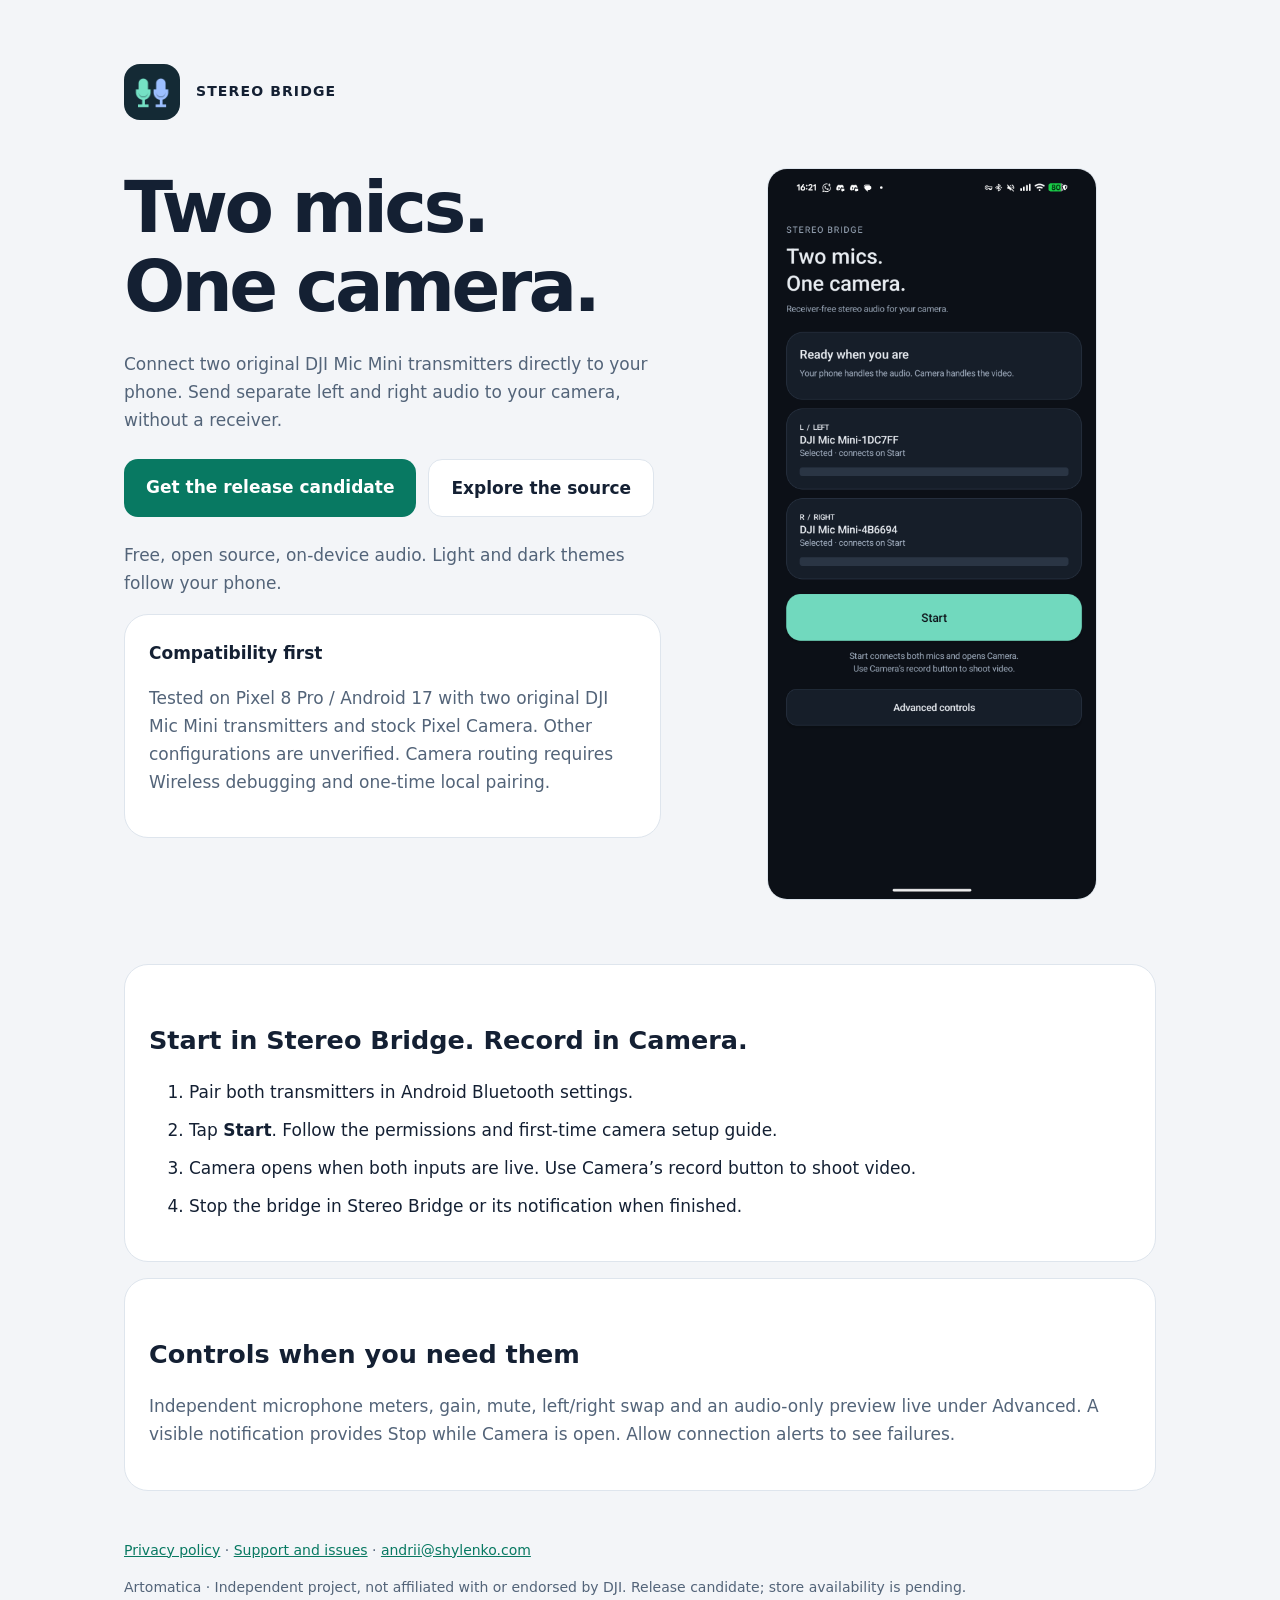
==== docs/site/index.html @ a23d781d "feat: release Stereo Bridge candidate with native dual mic capture" ====
<!doctype html><html lang="en"><head><meta charset="utf-8"><meta name="viewport" content="width=device-width, initial-scale=1"><meta name="description" content="Stereo Bridge: open-source, receiver-free stereo audio for your Android camera."><link rel="icon" href="assets/icon.png"><link rel="stylesheet" href="style.css"><title>Stereo Bridge — Two mics. One camera.</title></head><body><main><header><img src="assets/icon.png" alt="Stereo Bridge icon">STEREO BRIDGE</header><section class="hero"><div><h1>Two mics.<br>One camera.</h1><p>Connect two original DJI Mic Mini transmitters directly to your phone. Send separate left and right audio to your camera, without a receiver.</p><div class="buttons"><a class="button" href="https://github.com/w1ne/stereo-bridge/releases">Get the release candidate</a><a class="button secondary" href="https://github.com/w1ne/stereo-bridge">Explore the source</a></div><p>Free, open source, on-device audio. Light and dark themes follow your phone.</p><section class="card"><strong>Compatibility first</strong><p>Tested on Pixel 8 Pro / Android 17 with two original DJI Mic Mini transmitters and stock Pixel Camera. Other configurations are unverified. Camera routing requires Wireless debugging and one-time local pairing.</p></section></div><div class="screens"><img src="assets/dashboard-dark.png" alt="Dark dashboard with microphone cards and Start button"></div></section><section class="card"><h2>Start in Stereo Bridge. Record in Camera.</h2><ol><li>Pair both transmitters in Android Bluetooth settings.</li><li>Tap <strong>Start</strong>. Follow the permissions and first-time camera setup guide.</li><li>Camera opens when both inputs are live. Use Camera’s record button to shoot video.</li><li>Stop the bridge in Stereo Bridge or its notification when finished.</li></ol></section><section class="card"><h2>Controls when you need them</h2><p>Independent microphone meters, gain, mute, left/right swap and an audio-only preview live under Advanced. A visible notification provides Stop while Camera is open. Allow connection alerts to see failures.</p></section><footer><a href="privacy.html">Privacy policy</a> · <a href="https://github.com/w1ne/stereo-bridge/issues">Support and issues</a> · <a href="mailto:andrii@shylenko.com">andrii@shylenko.com</a><p>Artomatica · Independent project, not affiliated with or endorsed by DJI. Release candidate; store availability is pending.</p></footer></main></body></html>
---- docs/site/style.css ----
*{box-sizing:border-box}body{margin:0;font:17px/1.65 system-ui,sans-serif;background:#f3f5f8;color:#142033}main{max-width:1080px;margin:auto;padding:64px 24px}a{color:#087962}header{display:flex;align-items:center;gap:16px;font-weight:700;letter-spacing:.08em;font-size:14px}header img{width:56px;height:56px;border-radius:16px}.hero{display:grid;grid-template-columns:1.2fr 1fr;gap:48px;align-items:start;padding:48px 0}h1{font-size:clamp(40px,7vw,72px);line-height:1.1;letter-spacing:-.05em;margin:0 0 24px}h2{line-height:1.25;margin-top:36px}p{color:#536479}.buttons{display:flex;gap:12px;flex-wrap:wrap;margin:24px 0}.button{padding:14px 22px;background:#087962;color:white;text-decoration:none;border-radius:14px;font-weight:650}.secondary{background:white;color:#142033;border:1px solid #dee5ed}.card{background:white;border:1px solid #dee5ed;padding:24px;border-radius:24px;margin:16px 0}.screens{display:grid;grid-template-columns:1fr 1fr;gap:16px}.screens img{width:100%;border-radius:20px;border:1px solid #dee5ed}footer{margin-top:48px;font-size:14px;color:#536479}article{max-width:760px}li{margin:10px 0}@media(prefers-color-scheme:dark){body{background:#0c1118;color:#f1f5fa}p,footer{color:#a5b2c4}a{color:#75e1c5}.button{background:#75e1c5;color:#0c1118}.card,.secondary{background:#171f2b;border-color:#2c3747;color:#f1f5fa}}@media(max-width:720px){main{padding-top:32px}.hero{grid-template-columns:1fr;gap:16px}}
.screens:has(img:only-child){grid-template-columns:minmax(0,1fr);max-width:330px;margin:auto}
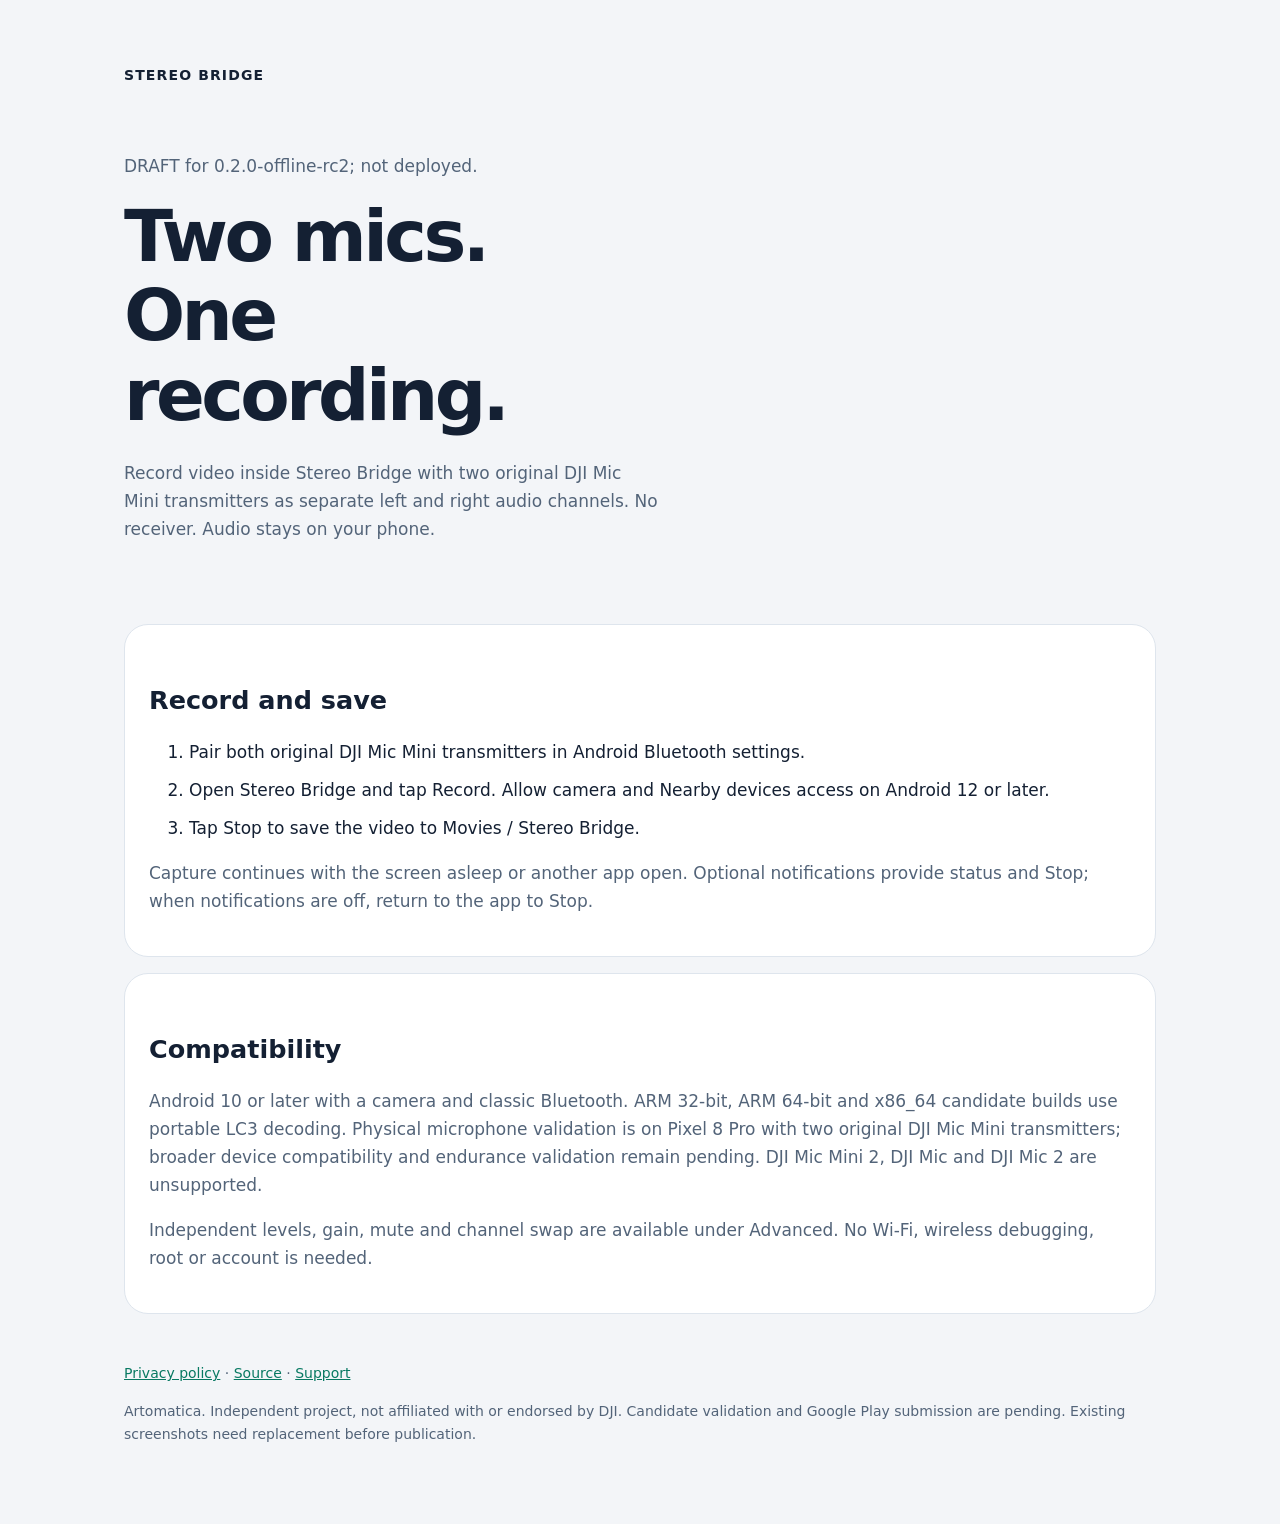
==== commit 5dc47c5b: "Broaden offline compatibility and minimize permissions with reviewed recovery" ====
--- a/docs/site/index.html
+++ b/docs/site/index.html
@@ -1 +1 @@
-<!doctype html><html lang="en"><head><meta charset="utf-8"><meta name="viewport" content="width=device-width, initial-scale=1"><meta name="description" content="Stereo Bridge: open-source, receiver-free stereo audio for your Android camera."><link rel="icon" href="assets/icon.png"><link rel="stylesheet" href="style.css"><title>Stereo Bridge — Two mics. One camera.</title></head><body><main><header><img src="assets/icon.png" alt="Stereo Bridge icon">STEREO BRIDGE</header><section class="hero"><div><h1>Two mics.<br>One camera.</h1><p>Connect two original DJI Mic Mini transmitters directly to your phone. Send separate left and right audio to your camera, without a receiver.</p><div class="buttons"><a class="button" href="https://github.com/w1ne/stereo-bridge/releases">Get the release candidate</a><a class="button secondary" href="https://github.com/w1ne/stereo-bridge">Explore the source</a></div><p>Free, open source, on-device audio. Light and dark themes follow your phone.</p><section class="card"><strong>Compatibility first</strong><p>Tested on Pixel 8 Pro / Android 17 with two original DJI Mic Mini transmitters and stock Pixel Camera. Other configurations are unverified. Camera routing requires Wireless debugging and one-time local pairing.</p></section></div><div class="screens"><img src="assets/dashboard-dark.png" alt="Dark dashboard with microphone cards and Start button"></div></section><section class="card"><h2>Start in Stereo Bridge. Record in Camera.</h2><ol><li>Pair both transmitters in Android Bluetooth settings.</li><li>Tap <strong>Start</strong>. Follow the permissions and first-time camera setup guide.</li><li>Camera opens when both inputs are live. Use Camera’s record button to shoot video.</li><li>Stop the bridge in Stereo Bridge or its notification when finished.</li></ol></section><section class="card"><h2>Controls when you need them</h2><p>Independent microphone meters, gain, mute, left/right swap and an audio-only preview live under Advanced. A visible notification provides Stop while Camera is open. Allow connection alerts to see failures.</p></section><footer><a href="privacy.html">Privacy policy</a> · <a href="https://github.com/w1ne/stereo-bridge/issues">Support and issues</a> · <a href="mailto:andrii@shylenko.com">andrii@shylenko.com</a><p>Artomatica · Independent project, not affiliated with or endorsed by DJI. Release candidate; store availability is pending.</p></footer></main></body></html>+<!doctype html><html lang="en"><head><meta charset="utf-8"><meta name="viewport" content="width=device-width, initial-scale=1"><link rel="stylesheet" href="style.css"><title>Stereo Bridge — offline recorder draft</title></head><body><main><header>STEREO BRIDGE</header><section class="hero"><div><p>DRAFT for 0.2.0-offline-rc2; not deployed.</p><h1>Two mics.<br>One recording.</h1><p>Record video inside Stereo Bridge with two original DJI Mic Mini transmitters as separate left and right audio channels. No receiver. Audio stays on your phone.</p></div></section><section class="card"><h2>Record and save</h2><ol><li>Pair both original DJI Mic Mini transmitters in Android Bluetooth settings.</li><li>Open Stereo Bridge and tap Record. Allow camera and Nearby devices access on Android 12 or later.</li><li>Tap Stop to save the video to Movies / Stereo Bridge.</li></ol><p>Capture continues with the screen asleep or another app open. Optional notifications provide status and Stop; when notifications are off, return to the app to Stop.</p></section><section class="card"><h2>Compatibility</h2><p>Android 10 or later with a camera and classic Bluetooth. ARM 32-bit, ARM 64-bit and x86_64 candidate builds use portable LC3 decoding. Physical microphone validation is on Pixel 8 Pro with two original DJI Mic Mini transmitters; broader device compatibility and endurance validation remain pending. DJI Mic Mini 2, DJI Mic and DJI Mic 2 are unsupported.</p><p>Independent levels, gain, mute and channel swap are available under Advanced. No Wi-Fi, wireless debugging, root or account is needed.</p></section><footer><a href="privacy.html">Privacy policy</a> · <a href="https://github.com/w1ne/stereo-bridge">Source</a> · <a href="mailto:andrii@shylenko.com">Support</a><p>Artomatica. Independent project, not affiliated with or endorsed by DJI. Candidate validation and Google Play submission are pending. Existing screenshots need replacement before publication.</p></footer></main></body></html>
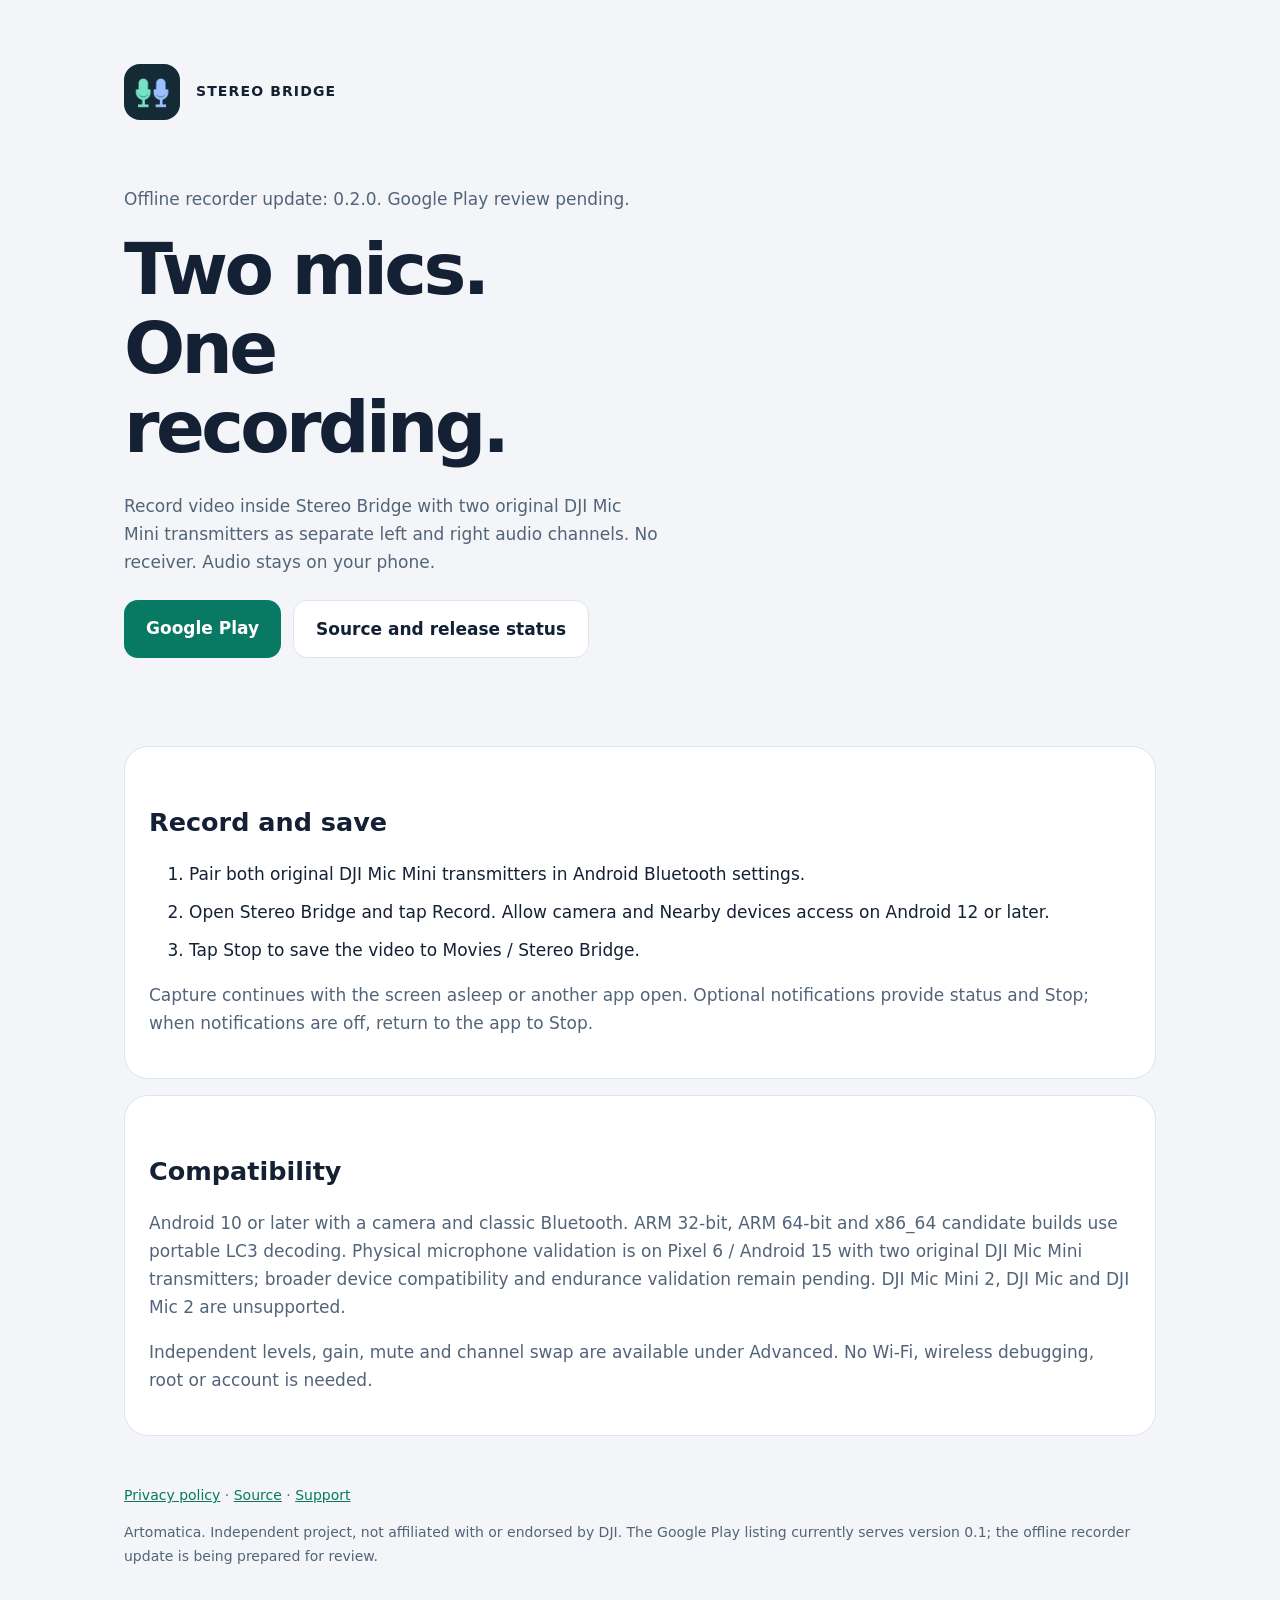
==== commit 66498ab9: "Organize product documentation and fix Android 10 AVC configuration" ====
--- a/docs/site/index.html
+++ b/docs/site/index.html
@@ -1 +1 @@
-<!doctype html><html lang="en"><head><meta charset="utf-8"><meta name="viewport" content="width=device-width, initial-scale=1"><link rel="stylesheet" href="style.css"><title>Stereo Bridge — offline recorder draft</title></head><body><main><header>STEREO BRIDGE</header><section class="hero"><div><p>DRAFT for 0.2.0-offline-rc2; not deployed.</p><h1>Two mics.<br>One recording.</h1><p>Record video inside Stereo Bridge with two original DJI Mic Mini transmitters as separate left and right audio channels. No receiver. Audio stays on your phone.</p></div></section><section class="card"><h2>Record and save</h2><ol><li>Pair both original DJI Mic Mini transmitters in Android Bluetooth settings.</li><li>Open Stereo Bridge and tap Record. Allow camera and Nearby devices access on Android 12 or later.</li><li>Tap Stop to save the video to Movies / Stereo Bridge.</li></ol><p>Capture continues with the screen asleep or another app open. Optional notifications provide status and Stop; when notifications are off, return to the app to Stop.</p></section><section class="card"><h2>Compatibility</h2><p>Android 10 or later with a camera and classic Bluetooth. ARM 32-bit, ARM 64-bit and x86_64 candidate builds use portable LC3 decoding. Physical microphone validation is on Pixel 8 Pro with two original DJI Mic Mini transmitters; broader device compatibility and endurance validation remain pending. DJI Mic Mini 2, DJI Mic and DJI Mic 2 are unsupported.</p><p>Independent levels, gain, mute and channel swap are available under Advanced. No Wi-Fi, wireless debugging, root or account is needed.</p></section><footer><a href="privacy.html">Privacy policy</a> · <a href="https://github.com/w1ne/stereo-bridge">Source</a> · <a href="mailto:andrii@shylenko.com">Support</a><p>Artomatica. Independent project, not affiliated with or endorsed by DJI. Candidate validation and Google Play submission are pending. Existing screenshots need replacement before publication.</p></footer></main></body></html>
+<!doctype html><html lang="en"><head><meta charset="utf-8"><meta name="viewport" content="width=device-width, initial-scale=1"><link rel="stylesheet" href="style.css"><title>Stereo Bridge — offline stereo recorder</title></head><body><main><header><img src="assets/icon.png" alt="Stereo Bridge icon">STEREO BRIDGE</header><section class="hero"><div><p>Offline recorder update: 0.2.0. Google Play review pending.</p><h1>Two mics.<br>One recording.</h1><p>Record video inside Stereo Bridge with two original DJI Mic Mini transmitters as separate left and right audio channels. No receiver. Audio stays on your phone.</p><div class="buttons"><a class="button" href="https://play.google.com/store/apps/details?id=app.stereobridge">Google Play</a><a class="button secondary" href="https://github.com/w1ne/stereo-bridge">Source and release status</a></div></div></section><section class="card"><h2>Record and save</h2><ol><li>Pair both original DJI Mic Mini transmitters in Android Bluetooth settings.</li><li>Open Stereo Bridge and tap Record. Allow camera and Nearby devices access on Android 12 or later.</li><li>Tap Stop to save the video to Movies / Stereo Bridge.</li></ol><p>Capture continues with the screen asleep or another app open. Optional notifications provide status and Stop; when notifications are off, return to the app to Stop.</p></section><section class="card"><h2>Compatibility</h2><p>Android 10 or later with a camera and classic Bluetooth. ARM 32-bit, ARM 64-bit and x86_64 candidate builds use portable LC3 decoding. Physical microphone validation is on Pixel 6 / Android 15 with two original DJI Mic Mini transmitters; broader device compatibility and endurance validation remain pending. DJI Mic Mini 2, DJI Mic and DJI Mic 2 are unsupported.</p><p>Independent levels, gain, mute and channel swap are available under Advanced. No Wi-Fi, wireless debugging, root or account is needed.</p></section><footer><a href="privacy.html">Privacy policy</a> · <a href="https://github.com/w1ne/stereo-bridge">Source</a> · <a href="mailto:andrii@shylenko.com">Support</a><p>Artomatica. Independent project, not affiliated with or endorsed by DJI. The Google Play listing currently serves version 0.1; the offline recorder update is being prepared for review.</p></footer></main></body></html>
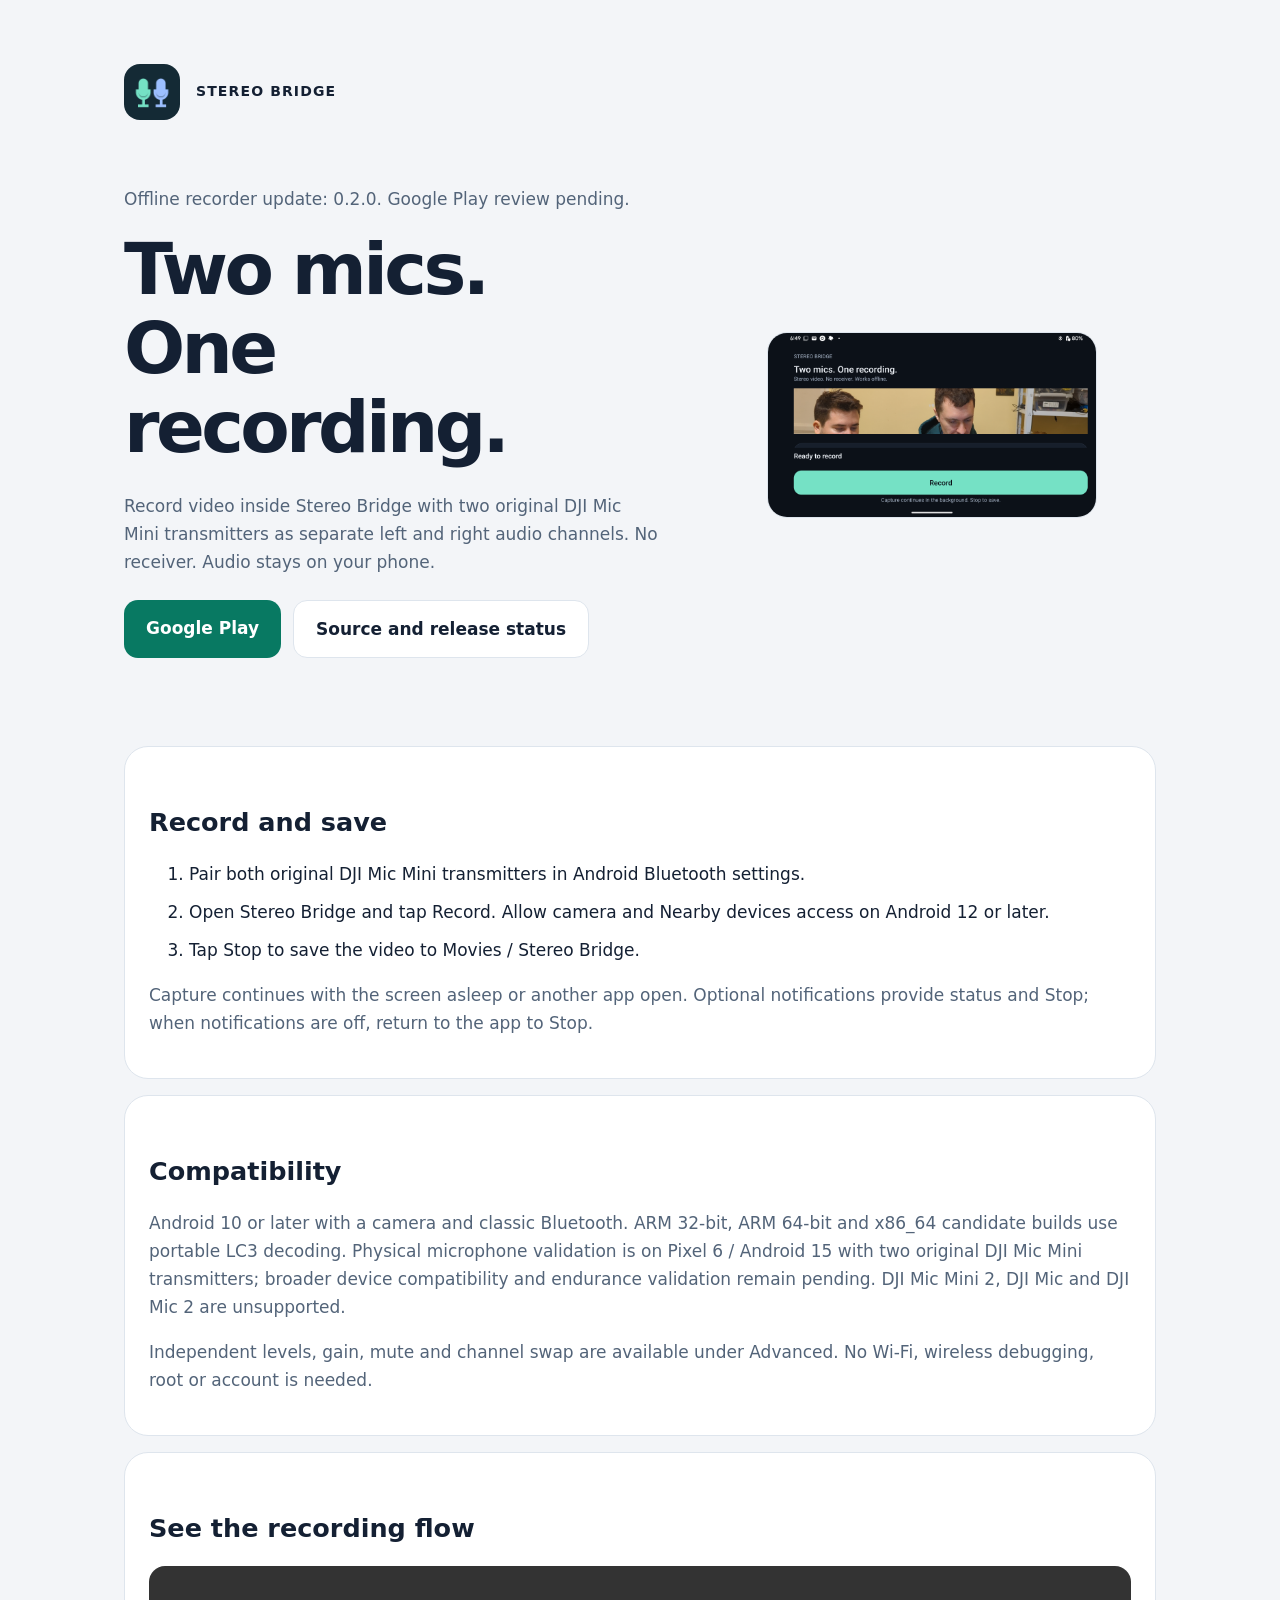
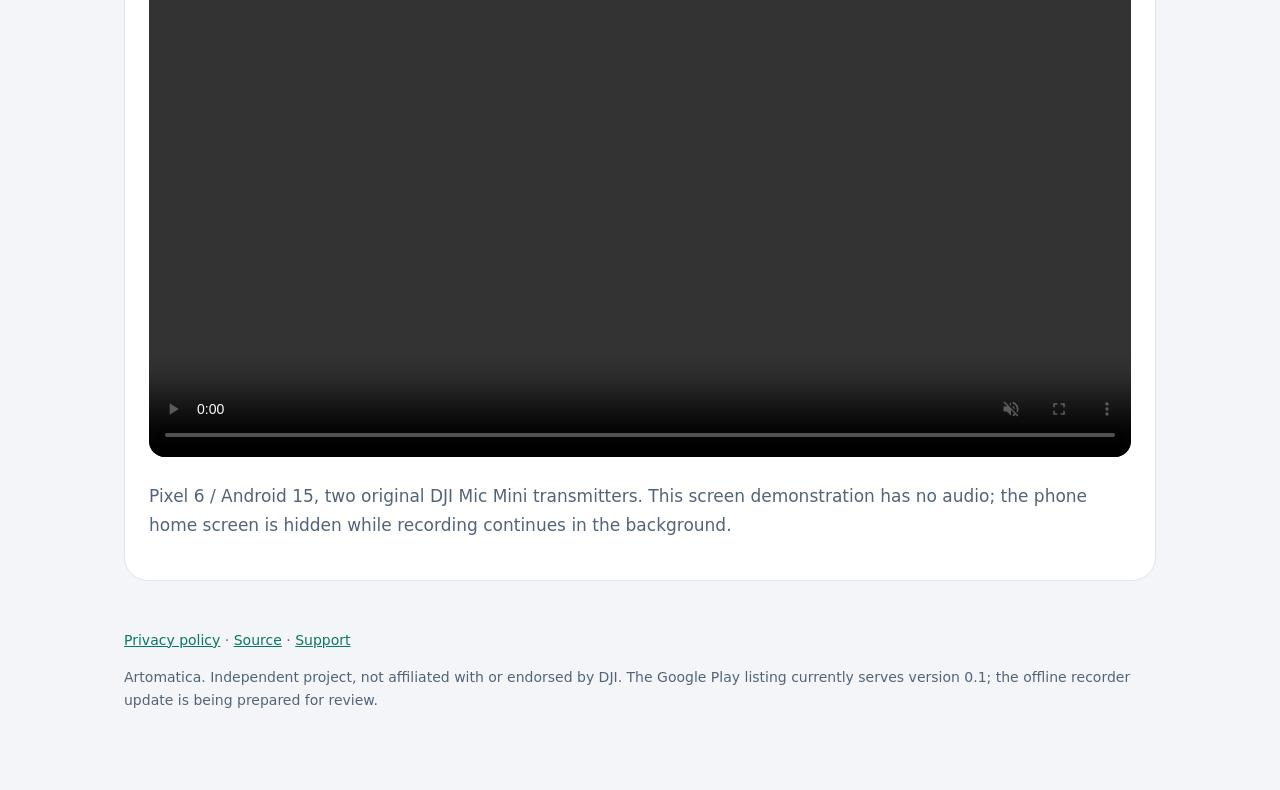
==== commit 7a1b5935: "Publish owner-approved recorder demo and verified documentation [skip ci]" ====
--- a/docs/site/index.html
+++ b/docs/site/index.html
@@ -1 +1 @@
-<!doctype html><html lang="en"><head><meta charset="utf-8"><meta name="viewport" content="width=device-width, initial-scale=1"><link rel="stylesheet" href="style.css"><title>Stereo Bridge — offline stereo recorder</title></head><body><main><header><img src="assets/icon.png" alt="Stereo Bridge icon">STEREO BRIDGE</header><section class="hero"><div><p>Offline recorder update: 0.2.0. Google Play review pending.</p><h1>Two mics.<br>One recording.</h1><p>Record video inside Stereo Bridge with two original DJI Mic Mini transmitters as separate left and right audio channels. No receiver. Audio stays on your phone.</p><div class="buttons"><a class="button" href="https://play.google.com/store/apps/details?id=app.stereobridge">Google Play</a><a class="button secondary" href="https://github.com/w1ne/stereo-bridge">Source and release status</a></div></div></section><section class="card"><h2>Record and save</h2><ol><li>Pair both original DJI Mic Mini transmitters in Android Bluetooth settings.</li><li>Open Stereo Bridge and tap Record. Allow camera and Nearby devices access on Android 12 or later.</li><li>Tap Stop to save the video to Movies / Stereo Bridge.</li></ol><p>Capture continues with the screen asleep or another app open. Optional notifications provide status and Stop; when notifications are off, return to the app to Stop.</p></section><section class="card"><h2>Compatibility</h2><p>Android 10 or later with a camera and classic Bluetooth. ARM 32-bit, ARM 64-bit and x86_64 candidate builds use portable LC3 decoding. Physical microphone validation is on Pixel 6 / Android 15 with two original DJI Mic Mini transmitters; broader device compatibility and endurance validation remain pending. DJI Mic Mini 2, DJI Mic and DJI Mic 2 are unsupported.</p><p>Independent levels, gain, mute and channel swap are available under Advanced. No Wi-Fi, wireless debugging, root or account is needed.</p></section><footer><a href="privacy.html">Privacy policy</a> · <a href="https://github.com/w1ne/stereo-bridge">Source</a> · <a href="mailto:andrii@shylenko.com">Support</a><p>Artomatica. Independent project, not affiliated with or endorsed by DJI. The Google Play listing currently serves version 0.1; the offline recorder update is being prepared for review.</p></footer></main></body></html>
+<!doctype html><html lang="en"><head><meta charset="utf-8"><meta name="viewport" content="width=device-width, initial-scale=1"><link rel="stylesheet" href="style.css"><title>Stereo Bridge — offline stereo recorder</title></head><body><main><header><img src="assets/icon.png" alt="Stereo Bridge icon">STEREO BRIDGE</header><section class="hero"><div><p>Offline recorder update: 0.2.0. Google Play review pending.</p><h1>Two mics.<br>One recording.</h1><p>Record video inside Stereo Bridge with two original DJI Mic Mini transmitters as separate left and right audio channels. No receiver. Audio stays on your phone.</p><div class="buttons"><a class="button" href="https://play.google.com/store/apps/details?id=app.stereobridge">Google Play</a><a class="button secondary" href="https://github.com/w1ne/stereo-bridge">Source and release status</a></div></div><div class="screens"><img src="assets/recorder-home.png" alt="Stereo Bridge recorder on Pixel 6, developer demonstration"></div></section><section class="card"><h2>Record and save</h2><ol><li>Pair both original DJI Mic Mini transmitters in Android Bluetooth settings.</li><li>Open Stereo Bridge and tap Record. Allow camera and Nearby devices access on Android 12 or later.</li><li>Tap Stop to save the video to Movies / Stereo Bridge.</li></ol><p>Capture continues with the screen asleep or another app open. Optional notifications provide status and Stop; when notifications are off, return to the app to Stop.</p></section><section class="card"><h2>Compatibility</h2><p>Android 10 or later with a camera and classic Bluetooth. ARM 32-bit, ARM 64-bit and x86_64 candidate builds use portable LC3 decoding. Physical microphone validation is on Pixel 6 / Android 15 with two original DJI Mic Mini transmitters; broader device compatibility and endurance validation remain pending. DJI Mic Mini 2, DJI Mic and DJI Mic 2 are unsupported.</p><p>Independent levels, gain, mute and channel swap are available under Advanced. No Wi-Fi, wireless debugging, root or account is needed.</p></section><section class="card"><h2>See the recording flow</h2><video controls muted preload="metadata" style="width:100%;border-radius:16px" src="assets/review-demo-offline.mp4"></video><p>Pixel 6 / Android 15, two original DJI Mic Mini transmitters. This screen demonstration has no audio; the phone home screen is hidden while recording continues in the background.</p></section><footer><a href="privacy.html">Privacy policy</a> · <a href="https://github.com/w1ne/stereo-bridge">Source</a> · <a href="mailto:andrii@shylenko.com">Support</a><p>Artomatica. Independent project, not affiliated with or endorsed by DJI. The Google Play listing currently serves version 0.1; the offline recorder update is being prepared for review.</p></footer></main></body></html>
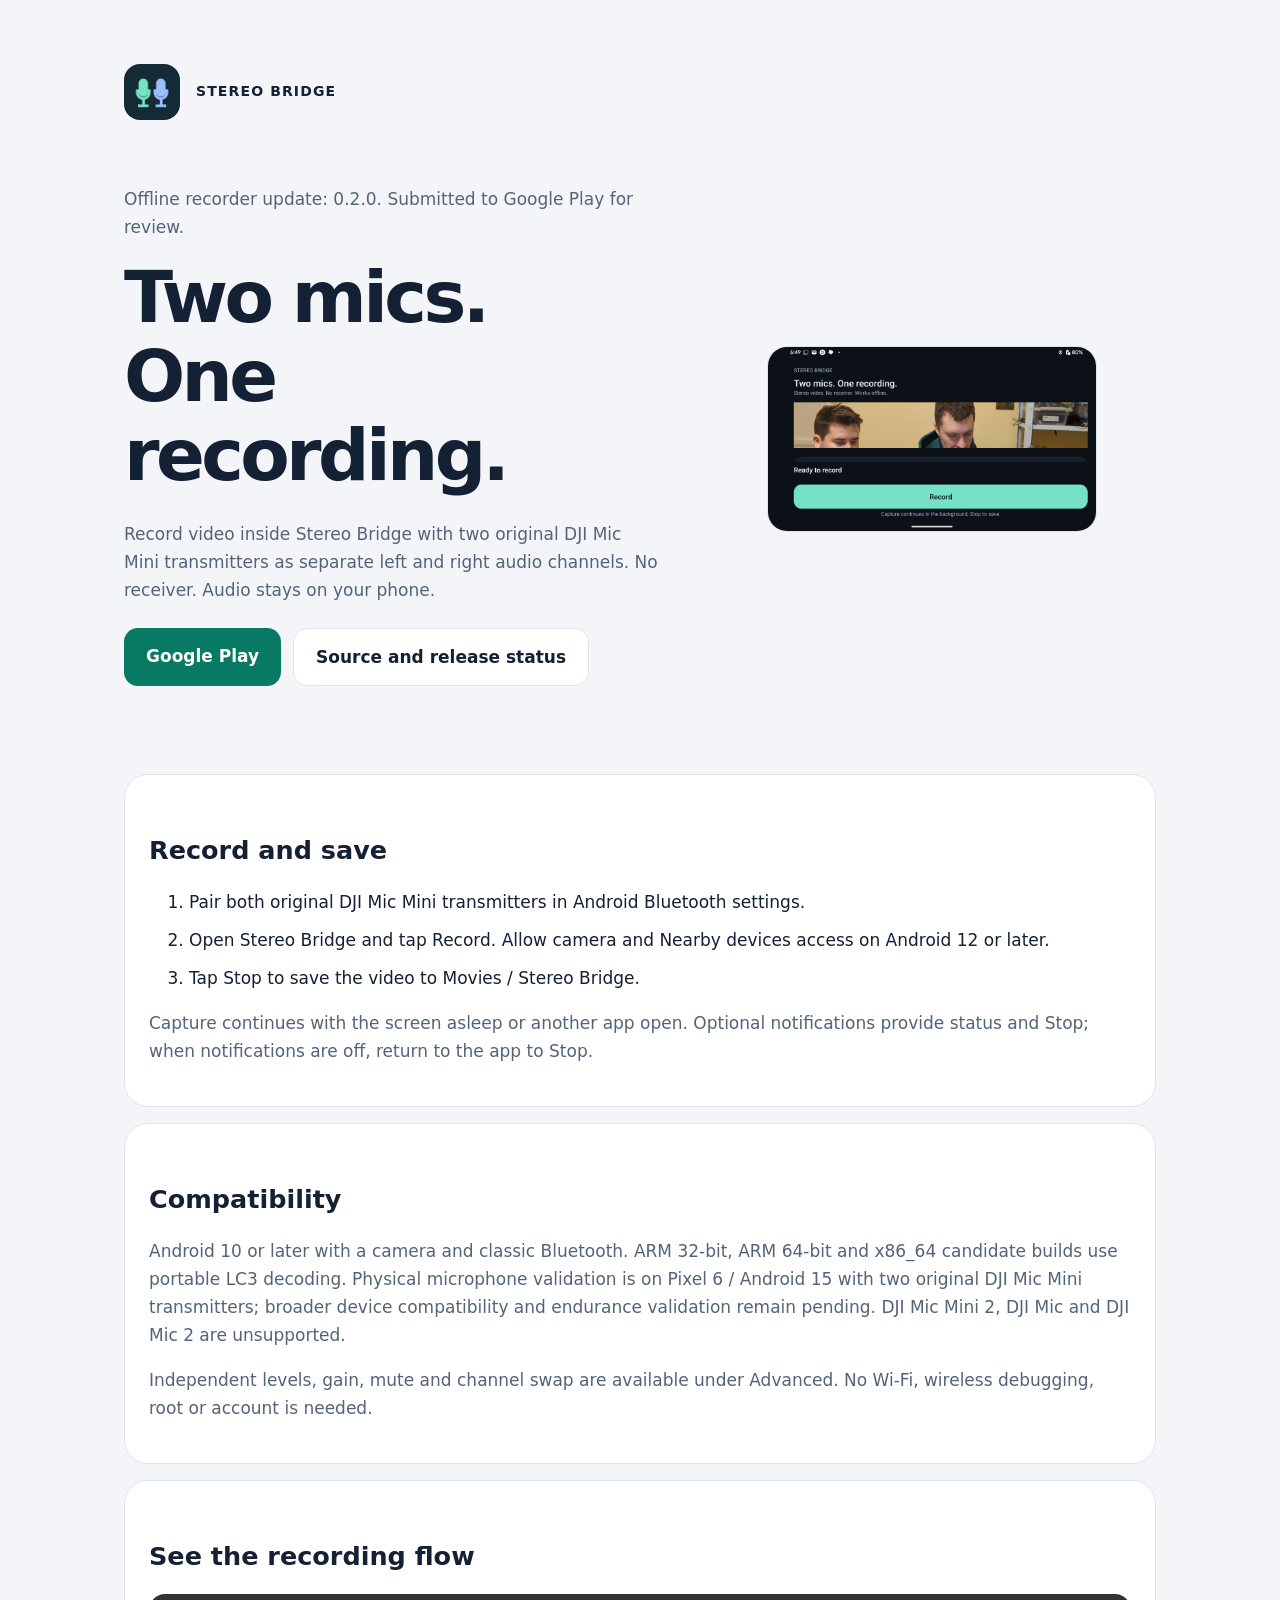
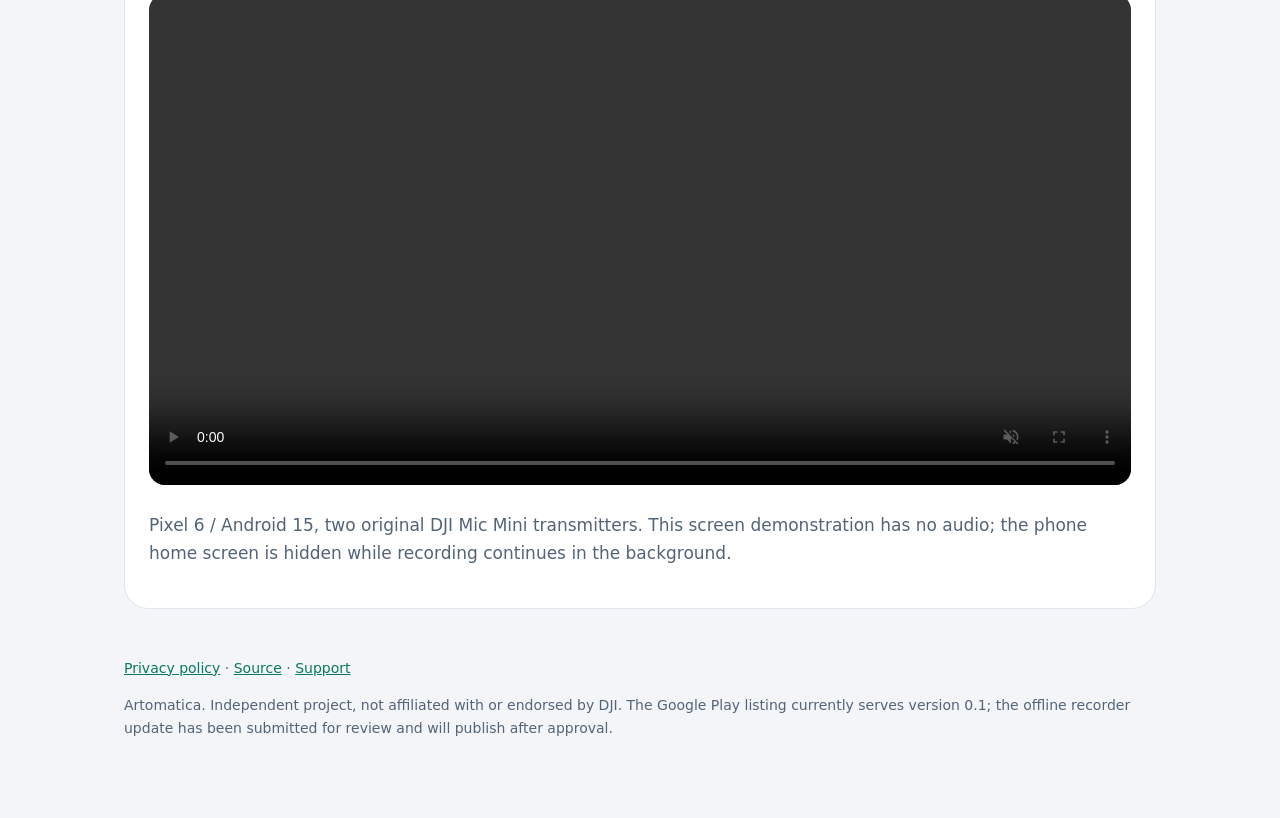
==== commit 9525d773: "Record submitted Google Play update and public release status" ====
--- a/docs/site/index.html
+++ b/docs/site/index.html
@@ -1 +1 @@
-<!doctype html><html lang="en"><head><meta charset="utf-8"><meta name="viewport" content="width=device-width, initial-scale=1"><link rel="stylesheet" href="style.css"><title>Stereo Bridge — offline stereo recorder</title></head><body><main><header><img src="assets/icon.png" alt="Stereo Bridge icon">STEREO BRIDGE</header><section class="hero"><div><p>Offline recorder update: 0.2.0. Google Play review pending.</p><h1>Two mics.<br>One recording.</h1><p>Record video inside Stereo Bridge with two original DJI Mic Mini transmitters as separate left and right audio channels. No receiver. Audio stays on your phone.</p><div class="buttons"><a class="button" href="https://play.google.com/store/apps/details?id=app.stereobridge">Google Play</a><a class="button secondary" href="https://github.com/w1ne/stereo-bridge">Source and release status</a></div></div><div class="screens"><img src="assets/recorder-home.png" alt="Stereo Bridge recorder on Pixel 6, developer demonstration"></div></section><section class="card"><h2>Record and save</h2><ol><li>Pair both original DJI Mic Mini transmitters in Android Bluetooth settings.</li><li>Open Stereo Bridge and tap Record. Allow camera and Nearby devices access on Android 12 or later.</li><li>Tap Stop to save the video to Movies / Stereo Bridge.</li></ol><p>Capture continues with the screen asleep or another app open. Optional notifications provide status and Stop; when notifications are off, return to the app to Stop.</p></section><section class="card"><h2>Compatibility</h2><p>Android 10 or later with a camera and classic Bluetooth. ARM 32-bit, ARM 64-bit and x86_64 candidate builds use portable LC3 decoding. Physical microphone validation is on Pixel 6 / Android 15 with two original DJI Mic Mini transmitters; broader device compatibility and endurance validation remain pending. DJI Mic Mini 2, DJI Mic and DJI Mic 2 are unsupported.</p><p>Independent levels, gain, mute and channel swap are available under Advanced. No Wi-Fi, wireless debugging, root or account is needed.</p></section><section class="card"><h2>See the recording flow</h2><video controls muted preload="metadata" style="width:100%;border-radius:16px" src="assets/review-demo-offline.mp4"></video><p>Pixel 6 / Android 15, two original DJI Mic Mini transmitters. This screen demonstration has no audio; the phone home screen is hidden while recording continues in the background.</p></section><footer><a href="privacy.html">Privacy policy</a> · <a href="https://github.com/w1ne/stereo-bridge">Source</a> · <a href="mailto:andrii@shylenko.com">Support</a><p>Artomatica. Independent project, not affiliated with or endorsed by DJI. The Google Play listing currently serves version 0.1; the offline recorder update is being prepared for review.</p></footer></main></body></html>
+<!doctype html><html lang="en"><head><meta charset="utf-8"><meta name="viewport" content="width=device-width, initial-scale=1"><link rel="stylesheet" href="style.css"><title>Stereo Bridge — offline stereo recorder</title></head><body><main><header><img src="assets/icon.png" alt="Stereo Bridge icon">STEREO BRIDGE</header><section class="hero"><div><p>Offline recorder update: 0.2.0. Submitted to Google Play for review.</p><h1>Two mics.<br>One recording.</h1><p>Record video inside Stereo Bridge with two original DJI Mic Mini transmitters as separate left and right audio channels. No receiver. Audio stays on your phone.</p><div class="buttons"><a class="button" href="https://play.google.com/store/apps/details?id=app.stereobridge">Google Play</a><a class="button secondary" href="https://github.com/w1ne/stereo-bridge">Source and release status</a></div></div><div class="screens"><img src="assets/recorder-home.png" alt="Stereo Bridge recorder on Pixel 6, developer demonstration"></div></section><section class="card"><h2>Record and save</h2><ol><li>Pair both original DJI Mic Mini transmitters in Android Bluetooth settings.</li><li>Open Stereo Bridge and tap Record. Allow camera and Nearby devices access on Android 12 or later.</li><li>Tap Stop to save the video to Movies / Stereo Bridge.</li></ol><p>Capture continues with the screen asleep or another app open. Optional notifications provide status and Stop; when notifications are off, return to the app to Stop.</p></section><section class="card"><h2>Compatibility</h2><p>Android 10 or later with a camera and classic Bluetooth. ARM 32-bit, ARM 64-bit and x86_64 candidate builds use portable LC3 decoding. Physical microphone validation is on Pixel 6 / Android 15 with two original DJI Mic Mini transmitters; broader device compatibility and endurance validation remain pending. DJI Mic Mini 2, DJI Mic and DJI Mic 2 are unsupported.</p><p>Independent levels, gain, mute and channel swap are available under Advanced. No Wi-Fi, wireless debugging, root or account is needed.</p></section><section class="card"><h2>See the recording flow</h2><video controls muted preload="metadata" style="width:100%;border-radius:16px" src="assets/review-demo-offline.mp4"></video><p>Pixel 6 / Android 15, two original DJI Mic Mini transmitters. This screen demonstration has no audio; the phone home screen is hidden while recording continues in the background.</p></section><footer><a href="privacy.html">Privacy policy</a> · <a href="https://github.com/w1ne/stereo-bridge">Source</a> · <a href="mailto:andrii@shylenko.com">Support</a><p>Artomatica. Independent project, not affiliated with or endorsed by DJI. The Google Play listing currently serves version 0.1; the offline recorder update has been submitted for review and will publish after approval.</p></footer></main></body></html>
